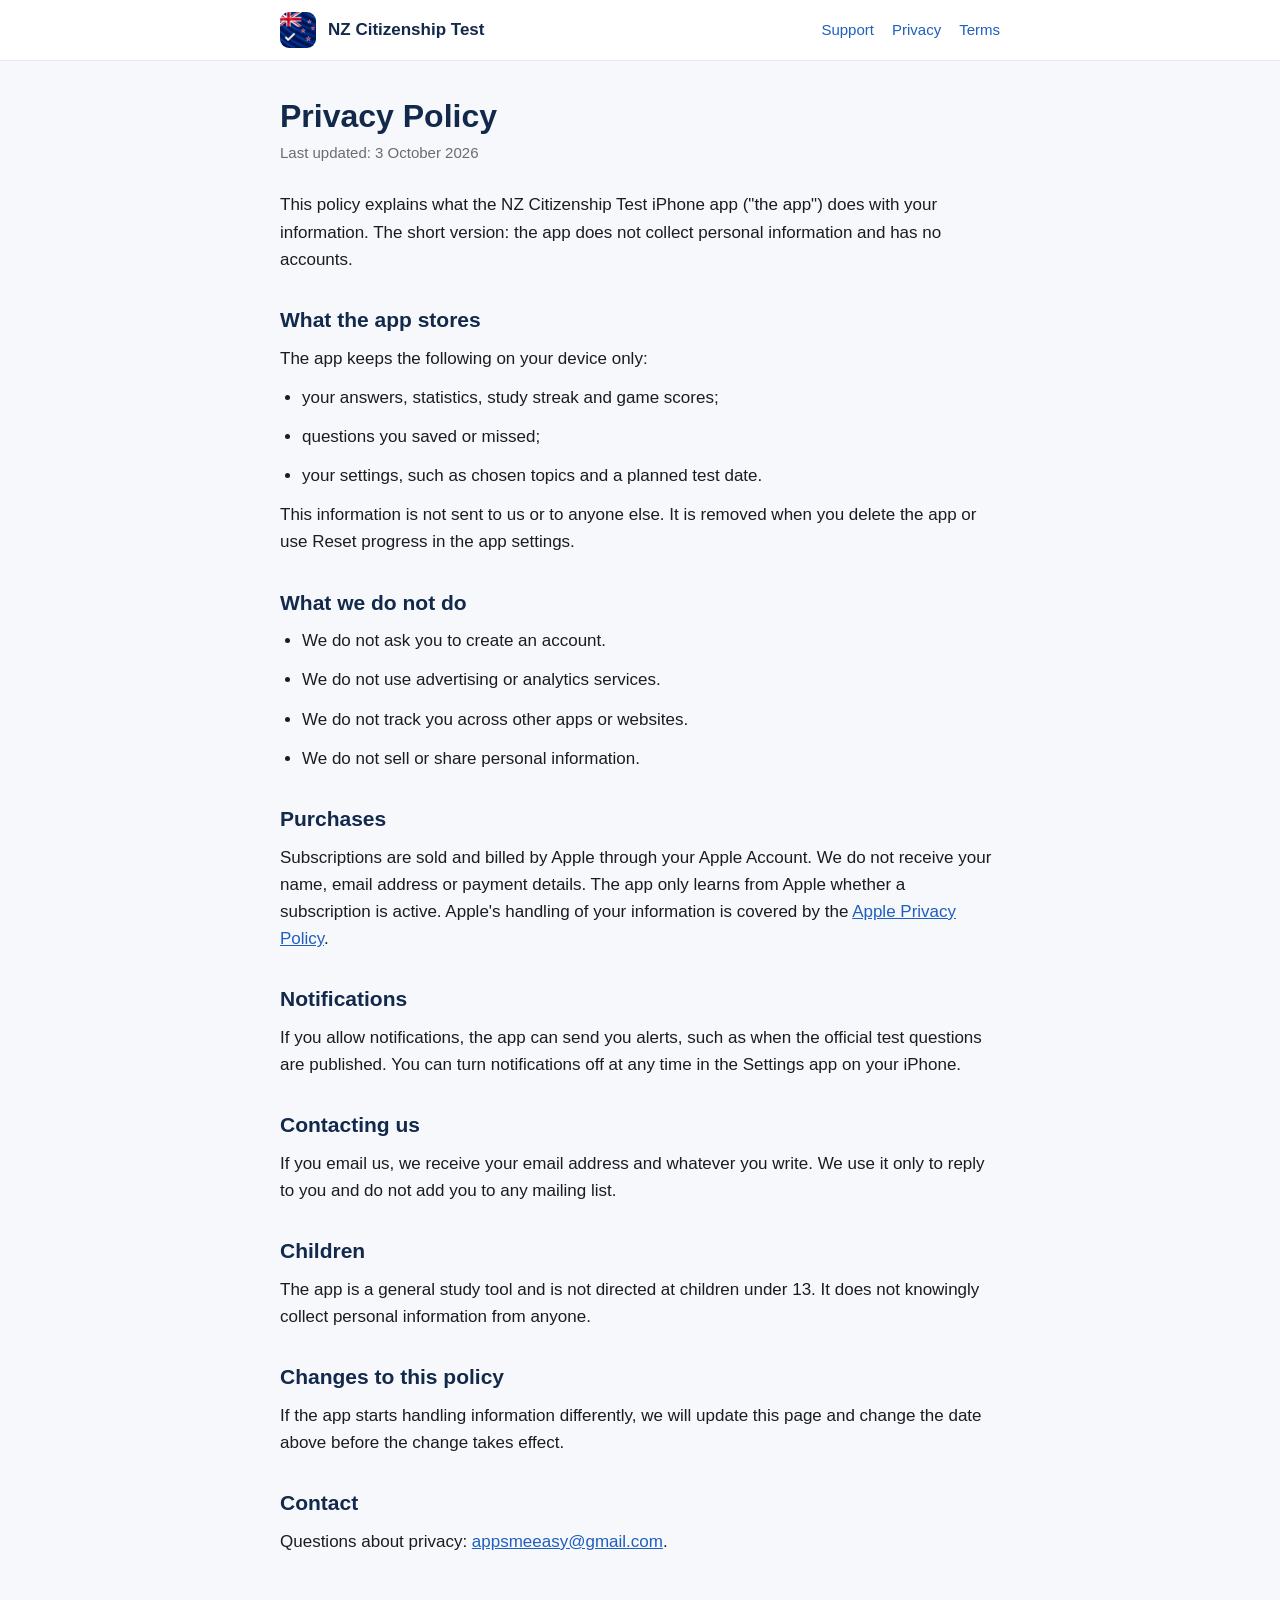
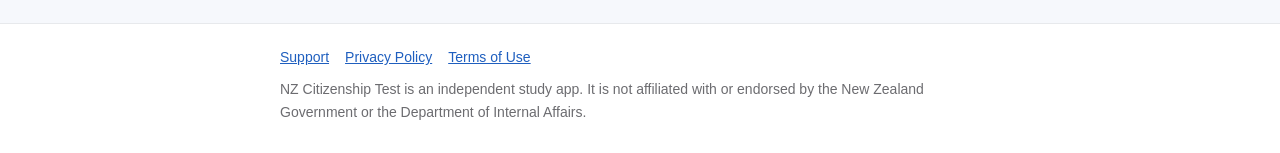
==== privacy.html @ 4ac87075 "Add files via upload" ====
<!doctype html>
<html lang="en">
<head>
<meta charset="utf-8">
<meta name="viewport" content="width=device-width, initial-scale=1">
<title>Privacy Policy – NZ Citizenship Test</title>
<meta name="description" content="What information the app stores and how it is handled.">
<link rel="icon" href="assets/favicon.png">
<link rel="apple-touch-icon" href="assets/apple-touch-icon.png">
<link rel="stylesheet" href="assets/style.css">
</head>
<body>
<header class="site"><div class="wrap">
  <img src="assets/icon.png" alt="">
  <a class="name" href="./">NZ Citizenship Test</a>
  <nav><a href="support.html">Support</a><a href="privacy.html">Privacy</a><a href="terms.html">Terms</a></nav>
</div></header>
<main class="doc"><div class="wrap">
<h1>Privacy Policy</h1>
<p class="updated">Last updated: 3 October 2026</p>
<p>This policy explains what the NZ Citizenship Test iPhone app ("the app") does with your information. The short version: the app does not collect personal information and has no accounts.</p>
<h2>What the app stores</h2>
<p>The app keeps the following on your device only:</p>
<ul>
<li>your answers, statistics, study streak and game scores;</li>
<li>questions you saved or missed;</li>
<li>your settings, such as chosen topics and a planned test date.</li>
</ul>
<p>This information is not sent to us or to anyone else. It is removed when you delete the app or use Reset progress in the app settings.</p>
<h2>What we do not do</h2>
<ul>
<li>We do not ask you to create an account.</li>
<li>We do not use advertising or analytics services.</li>
<li>We do not track you across other apps or websites.</li>
<li>We do not sell or share personal information.</li>
</ul>
<h2>Purchases</h2>
<p>Subscriptions are sold and billed by Apple through your Apple Account. We do not receive your name, email address or payment details. The app only learns from Apple whether a subscription is active. Apple's handling of your information is covered by the <a href="https://www.apple.com/legal/privacy/">Apple Privacy Policy</a>.</p>
<h2>Notifications</h2>
<p>If you allow notifications, the app can send you alerts, such as when the official test questions are published. You can turn notifications off at any time in the Settings app on your iPhone.</p>
<h2>Contacting us</h2>
<p>If you email us, we receive your email address and whatever you write. We use it only to reply to you and do not add you to any mailing list.</p>
<h2>Children</h2>
<p>The app is a general study tool and is not directed at children under 13. It does not knowingly collect personal information from anyone.</p>
<h2>Changes to this policy</h2>
<p>If the app starts handling information differently, we will update this page and change the date above before the change takes effect.</p>
<h2>Contact</h2>
<p>Questions about privacy: <a href="mailto:appsmeeasy@gmail.com">appsmeeasy@gmail.com</a>.</p>
</div></main>
<footer class="site"><div class="wrap">
  <a href="support.html">Support</a><a href="privacy.html">Privacy Policy</a><a href="terms.html">Terms of Use</a>
  <p>NZ Citizenship Test is an independent study app. It is not affiliated with or endorsed by the New Zealand Government or the Department of Internal Affairs.</p>
</div></footer>
</body>
</html>
---- assets/style.css ----
:root {
  --navy: #13294B; --ink: #1C1C1E; --muted: #6C6C70; --primary: #1F5FBF;
  --stage: #F6F8FC; --card: #FFFFFF; --line: rgba(19, 41, 75, 0.10);
}
* { box-sizing: border-box; }
html { -webkit-text-size-adjust: 100%; }
body {
  margin: 0; background: var(--stage); color: var(--ink);
  font: 17px/1.6 -apple-system, BlinkMacSystemFont, "SF Pro Text", "Segoe UI", Roboto, Helvetica, Arial, sans-serif;
}
a { color: var(--primary); }
.wrap { max-width: 760px; margin: 0 auto; padding: 0 20px; }
header.site { background: var(--card); border-bottom: 1px solid var(--line); }
header.site .wrap { display: flex; align-items: center; gap: 12px; padding-top: 12px; padding-bottom: 12px; }
header.site img { width: 36px; height: 36px; border-radius: 9px; }
header.site .name { font-weight: 700; color: var(--navy); text-decoration: none; margin-right: auto; }
header.site nav a { margin-left: 18px; text-decoration: none; font-size: 15px; }
.hero { background: #DCE9FB url(sky.jpg) center top / cover no-repeat; text-align: center; padding: 56px 0 64px; }
.hero img { width: 120px; height: 120px; border-radius: 27px; box-shadow: 0 12px 30px rgba(17, 34, 68, 0.22); }
.hero h1 { font-size: 40px; line-height: 1.15; color: var(--navy); margin: 24px 0 10px; }
.hero p { font-size: 19px; color: var(--navy); max-width: 520px; margin: 0 auto; }
.badge { display: inline-block; margin-top: 24px; padding: 12px 22px; border-radius: 26px; background: var(--primary); color: #fff; font-weight: 600; }
.cards { display: grid; grid-template-columns: repeat(auto-fit, minmax(210px, 1fr)); gap: 14px; margin: 36px 0; }
.card { background: var(--card); border: 1px solid var(--line); border-radius: 22px; padding: 20px; }
.card h3 { margin: 0 0 6px; color: var(--navy); font-size: 18px; }
.card p { margin: 0; color: var(--muted); font-size: 15px; line-height: 1.5; }
.note { background: var(--card); border: 1px solid var(--line); border-radius: 22px; padding: 18px 20px; color: var(--muted); font-size: 15px; margin-bottom: 40px; }
main.doc { padding: 36px 0 56px; }
main.doc h1 { font-size: 32px; line-height: 1.2; color: var(--navy); margin: 0 0 6px; }
main.doc .updated { color: var(--muted); font-size: 15px; margin: 0 0 26px; }
main.doc h2 { font-size: 21px; color: var(--navy); margin: 30px 0 8px; }
main.doc p, main.doc li { margin: 0 0 12px; }
main.doc ul { padding-left: 22px; margin: 0 0 12px; }
footer.site { border-top: 1px solid var(--line); background: var(--card); color: var(--muted); font-size: 14px; padding: 22px 0 30px; }
footer.site a { margin-right: 16px; }
footer.site p { margin: 10px 0 0; }
@media (max-width: 520px) {
  .hero { padding: 40px 0 48px; }
  .hero h1 { font-size: 31px; }
  header.site nav a { margin-left: 12px; }
}
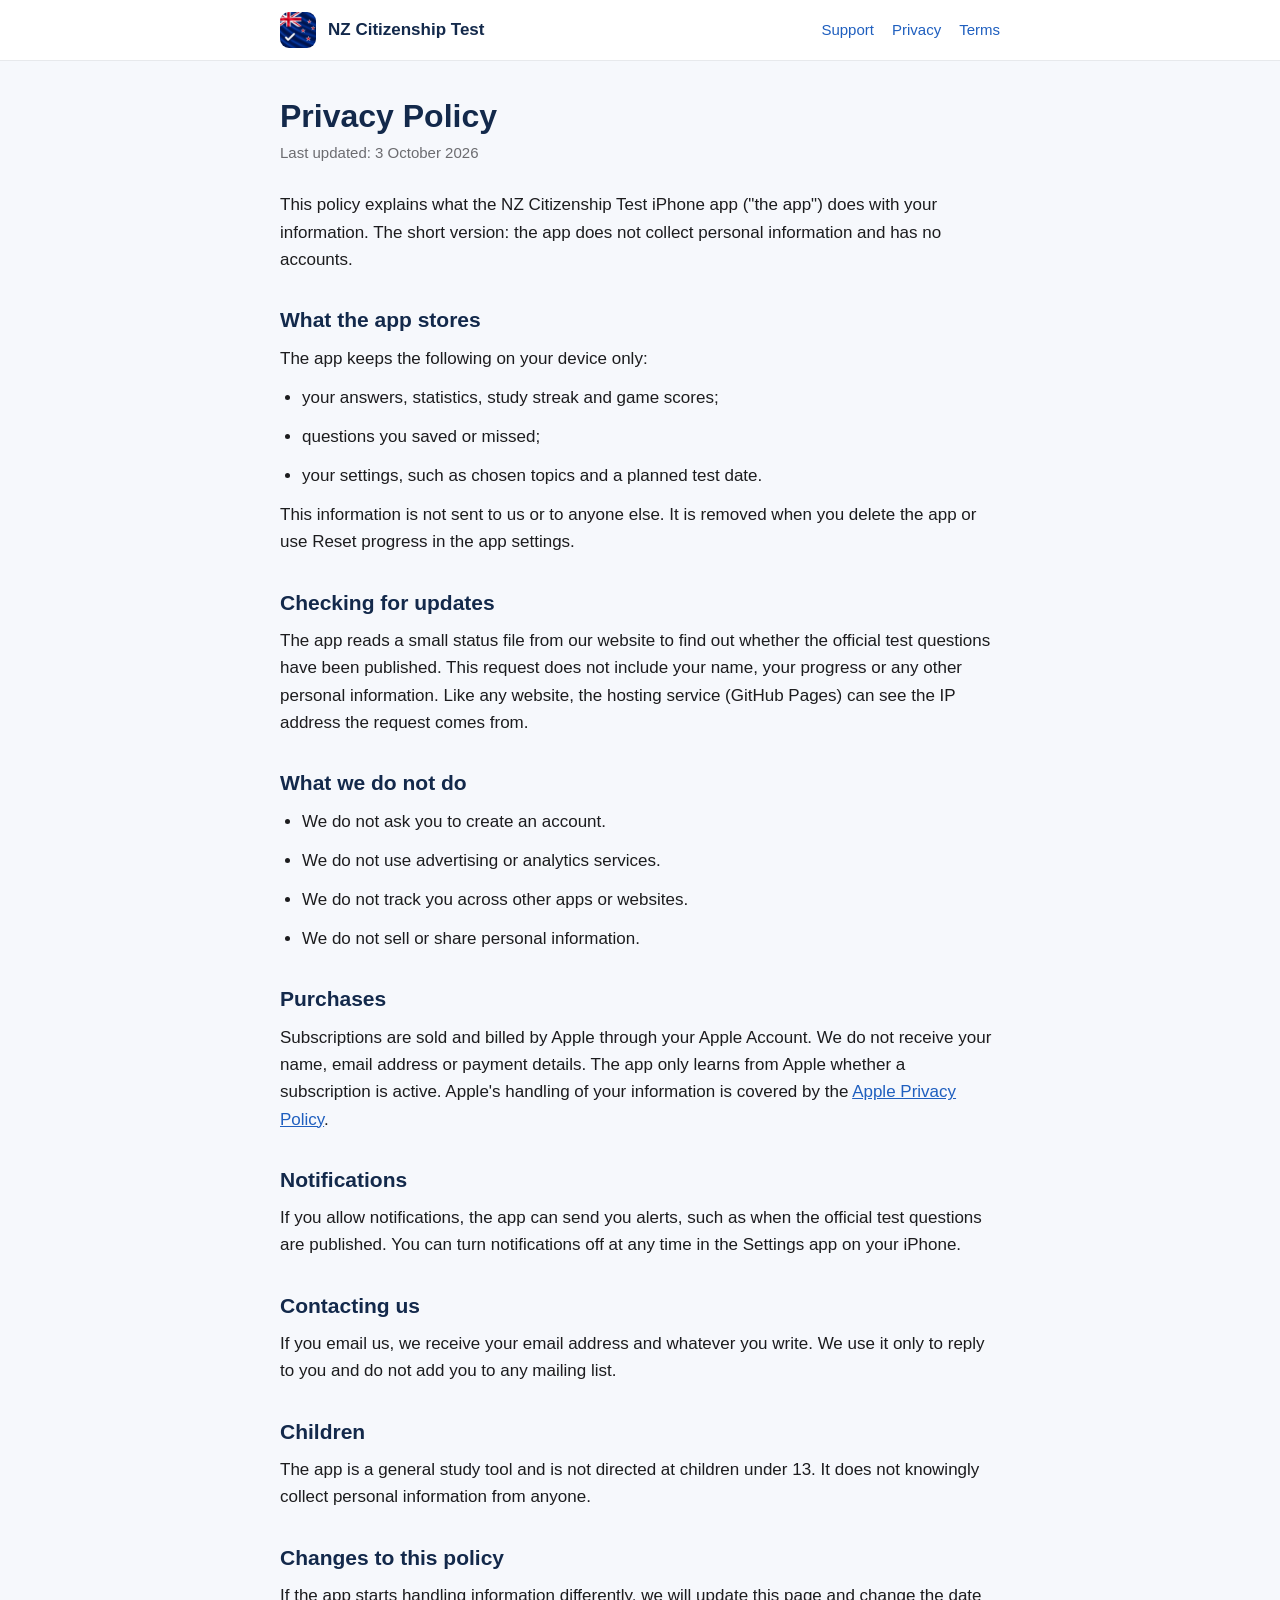
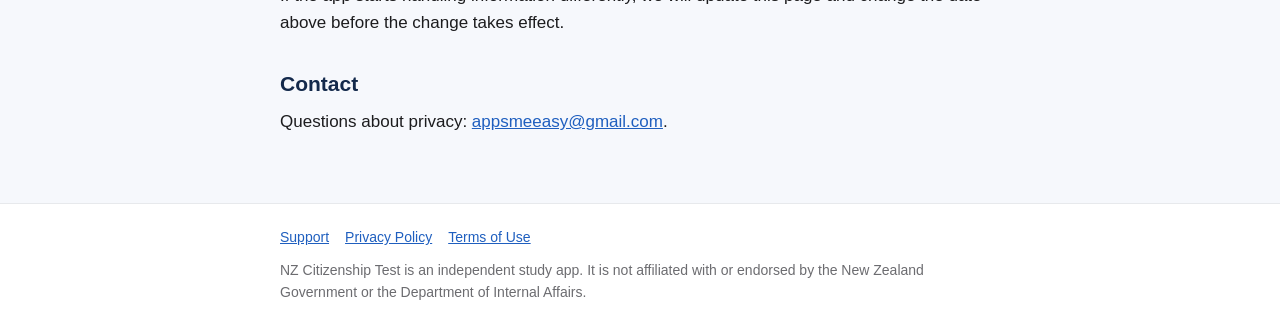
==== commit 01a48e11: "Add files via upload" ====
--- a/privacy.html
+++ b/privacy.html
@@ -27,6 +27,8 @@
 <li>your settings, such as chosen topics and a planned test date.</li>
 </ul>
 <p>This information is not sent to us or to anyone else. It is removed when you delete the app or use Reset progress in the app settings.</p>
+<h2>Checking for updates</h2>
+<p>The app reads a small status file from our website to find out whether the official test questions have been published. This request does not include your name, your progress or any other personal information. Like any website, the hosting service (GitHub Pages) can see the IP address the request comes from.</p>
 <h2>What we do not do</h2>
 <ul>
 <li>We do not ask you to create an account.</li>
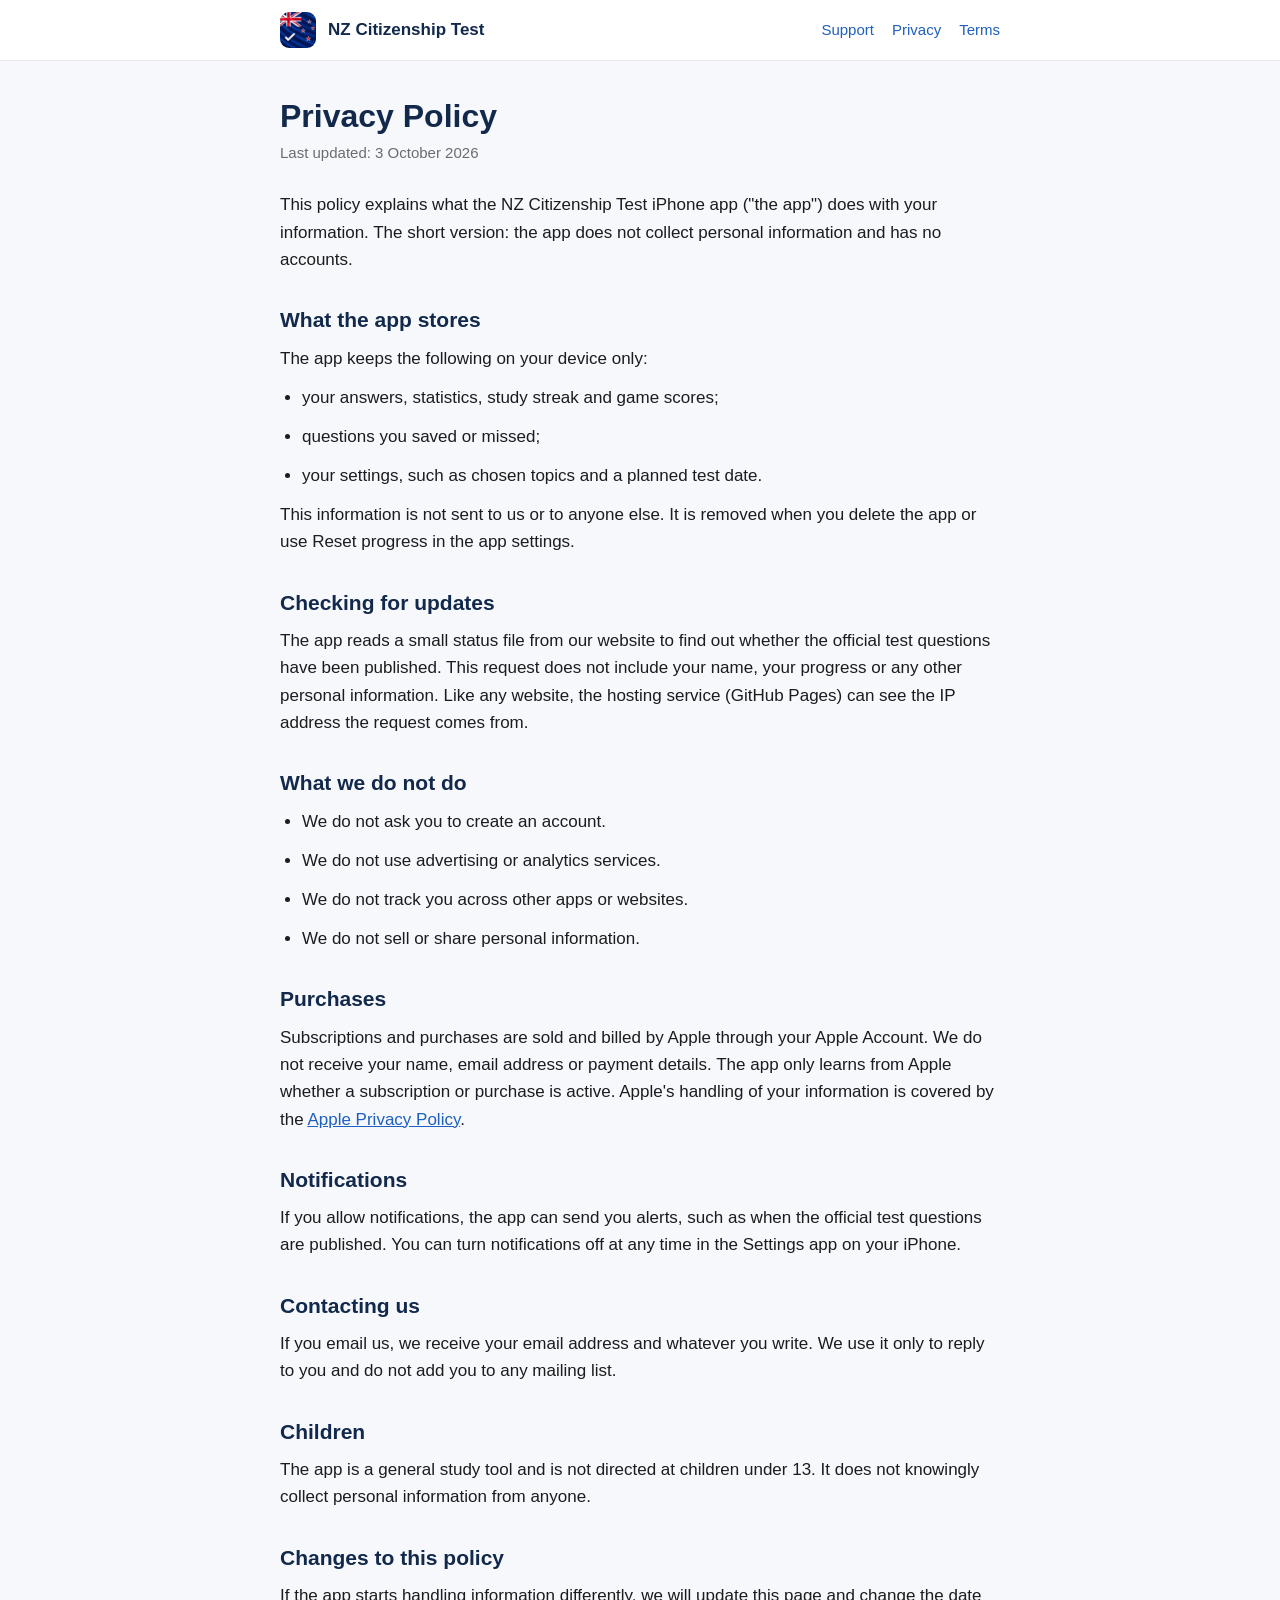
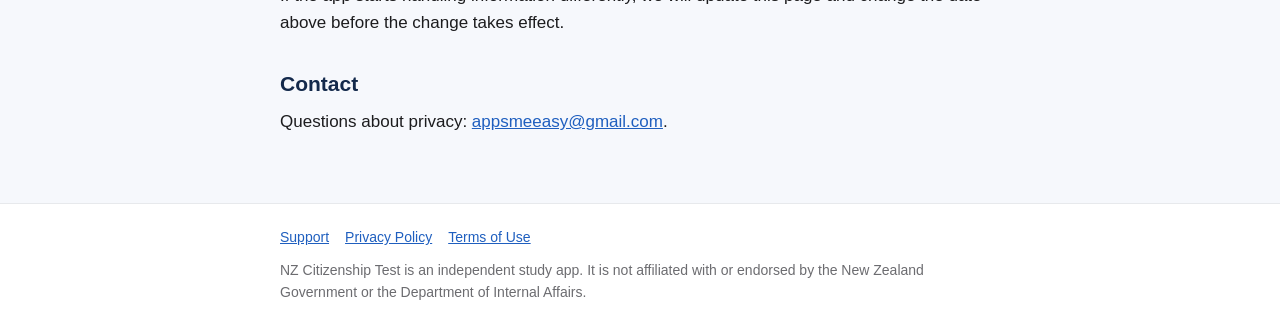
==== commit b25eab21: "Add files via upload" ====
--- a/privacy.html
+++ b/privacy.html
@@ -37,7 +37,7 @@
 <li>We do not sell or share personal information.</li>
 </ul>
 <h2>Purchases</h2>
-<p>Subscriptions are sold and billed by Apple through your Apple Account. We do not receive your name, email address or payment details. The app only learns from Apple whether a subscription is active. Apple's handling of your information is covered by the <a href="https://www.apple.com/legal/privacy/">Apple Privacy Policy</a>.</p>
+<p>Subscriptions and purchases are sold and billed by Apple through your Apple Account. We do not receive your name, email address or payment details. The app only learns from Apple whether a subscription or purchase is active. Apple's handling of your information is covered by the <a href="https://www.apple.com/legal/privacy/">Apple Privacy Policy</a>.</p>
 <h2>Notifications</h2>
 <p>If you allow notifications, the app can send you alerts, such as when the official test questions are published. You can turn notifications off at any time in the Settings app on your iPhone.</p>
 <h2>Contacting us</h2>
